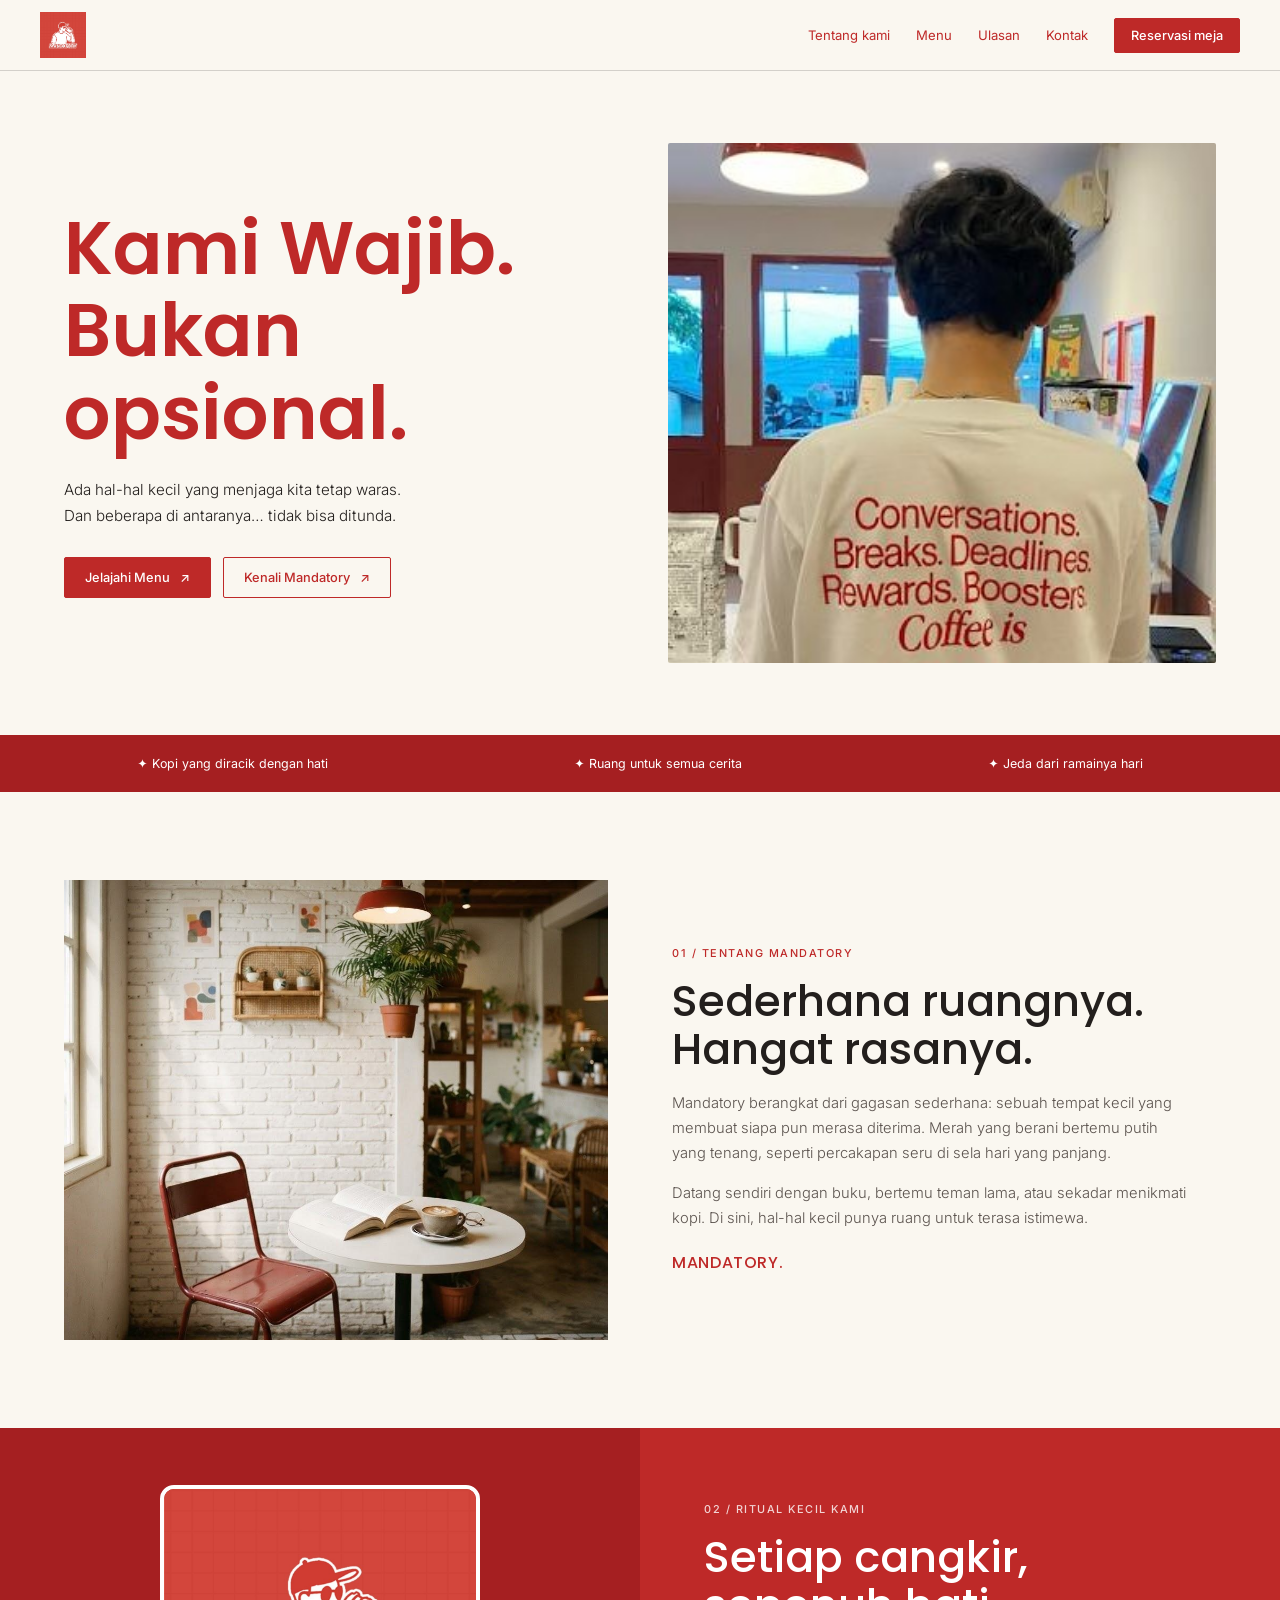
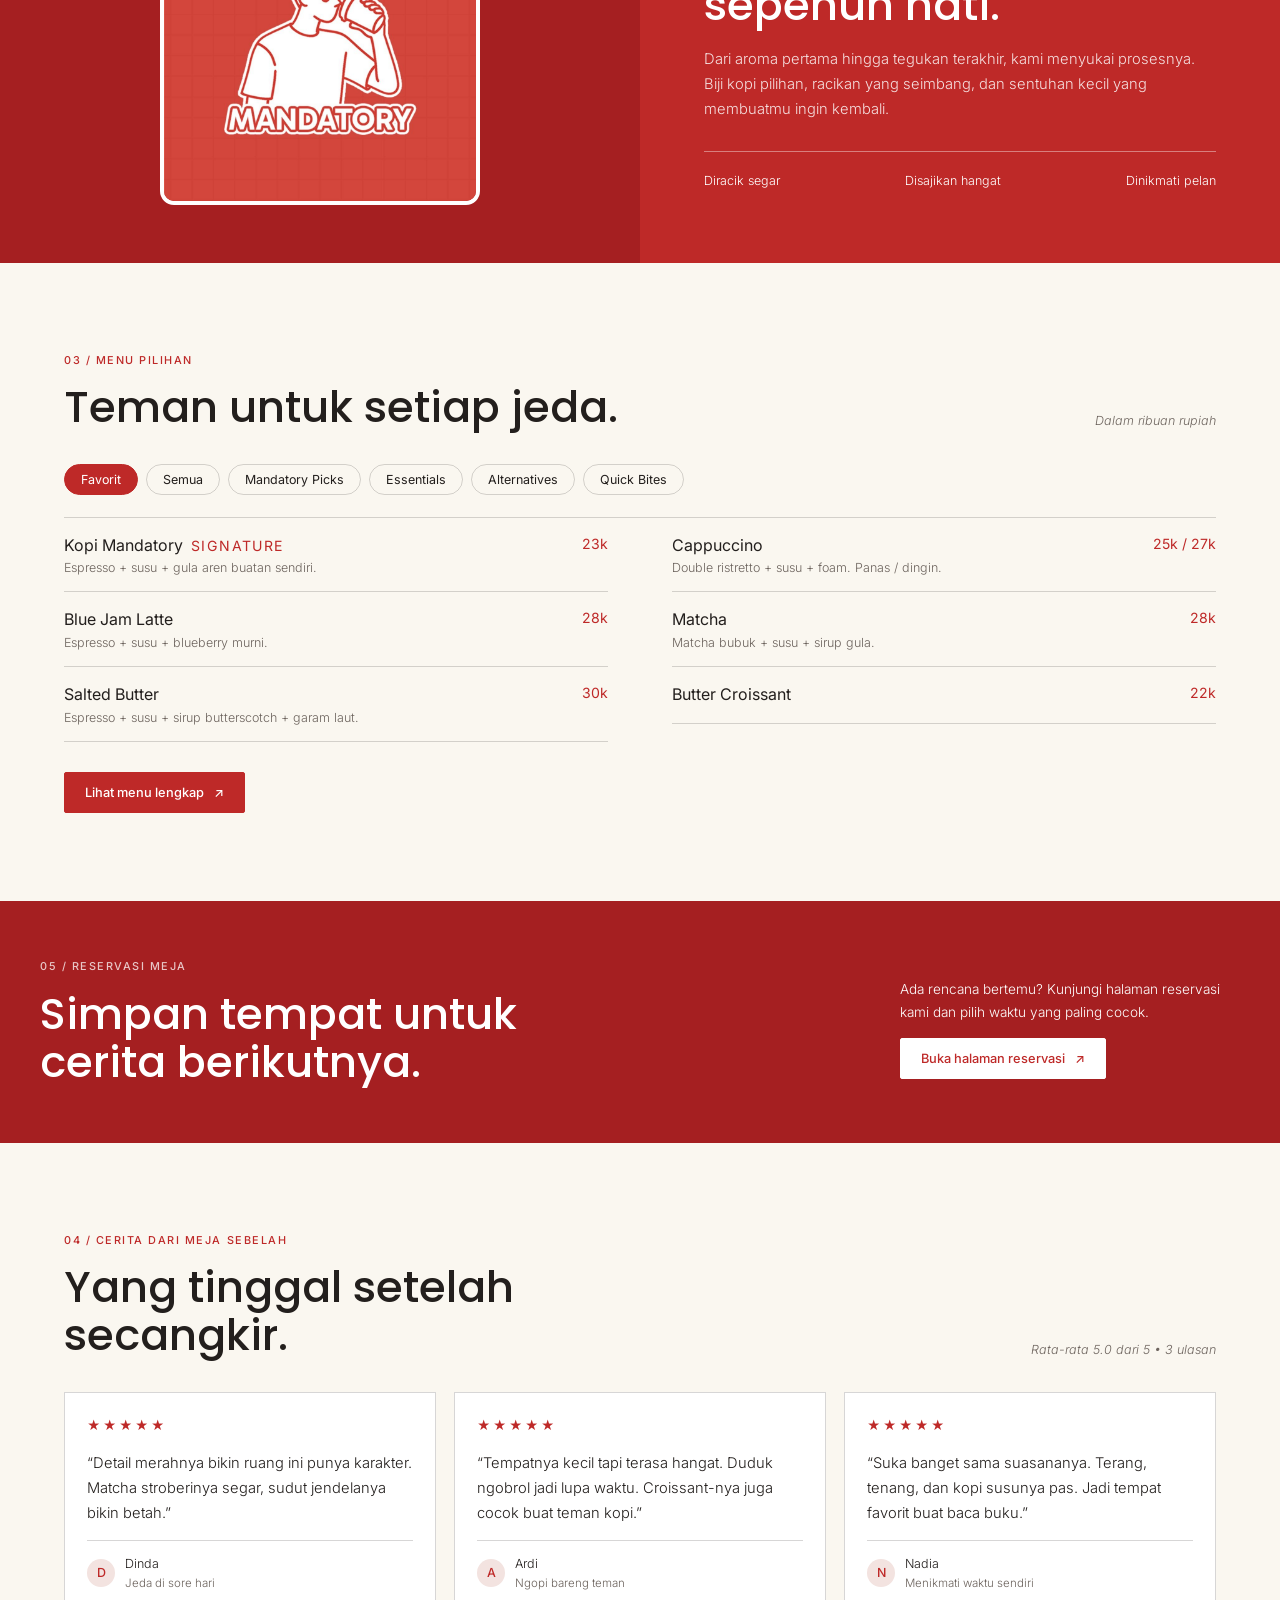
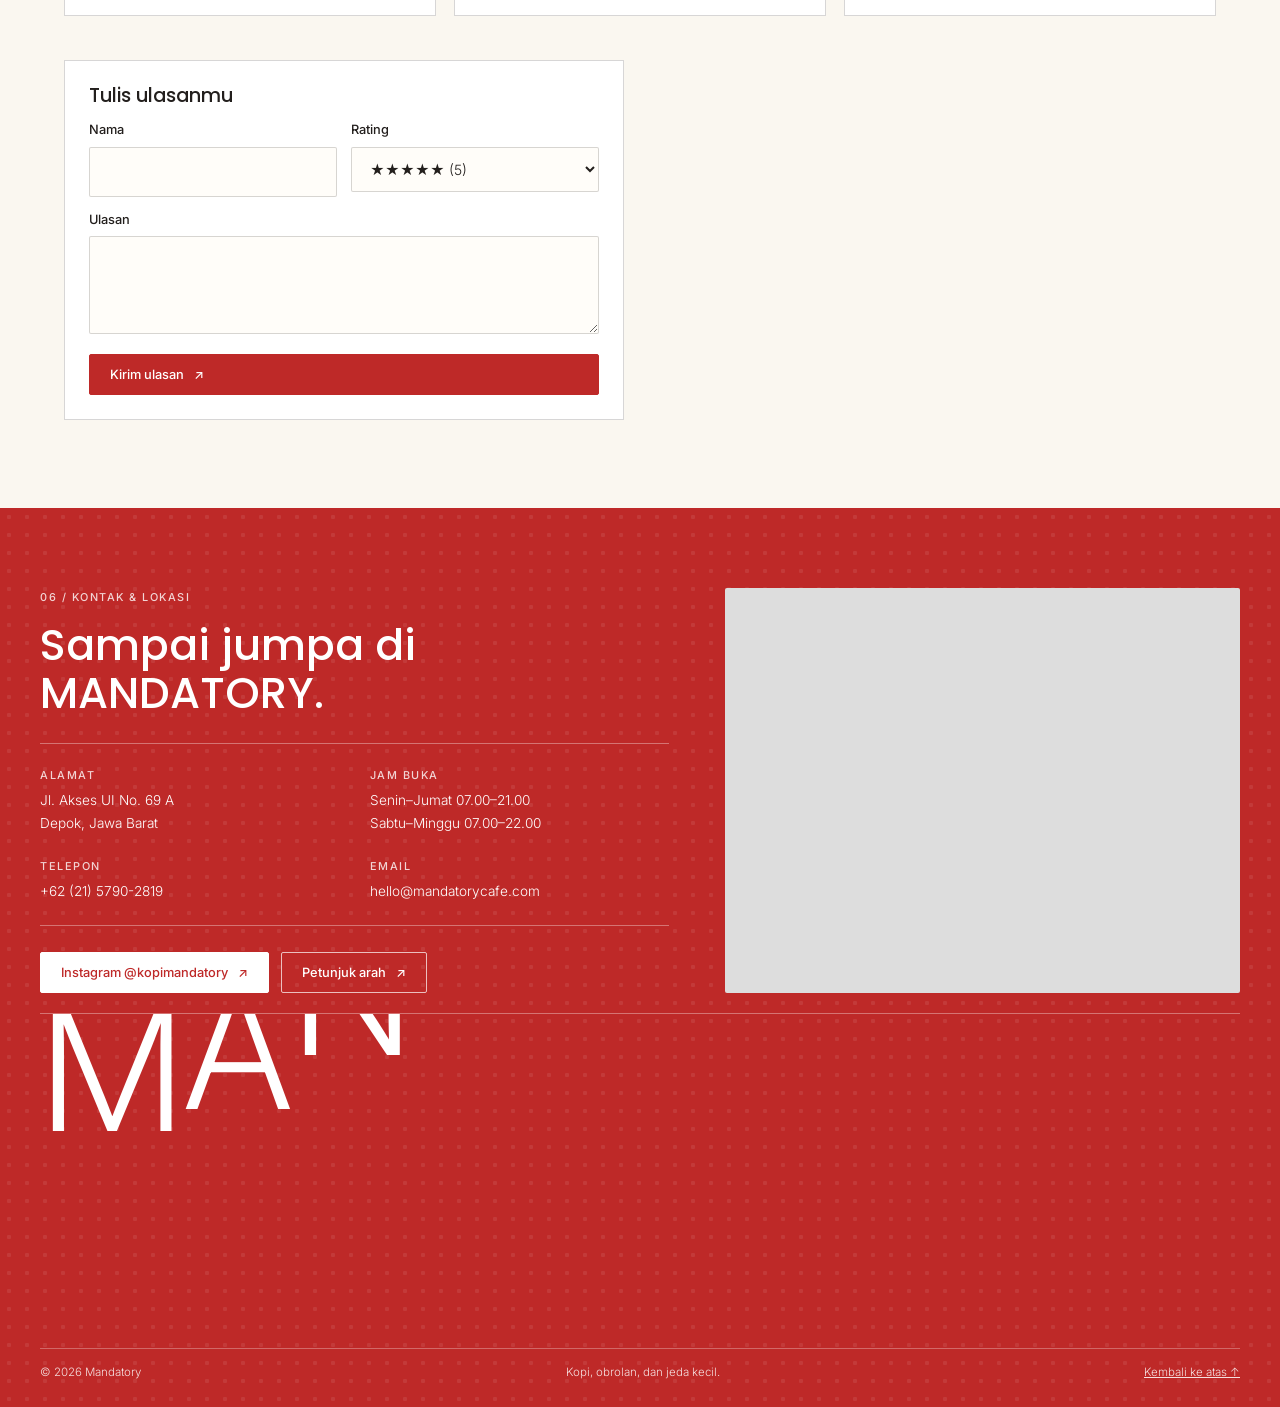
==== index.html @ f6fccf92 "Website Mandatory Coffee" ====
<!DOCTYPE html>
<html lang="id">
<head>
<meta charset="UTF-8">
<meta name="viewport" content="width=device-width, initial-scale=1, viewport-fit=cover">
<meta name="description" content="Mandatory Coffee di Depok. Kopi, obrolan, dan jeda kecil. Reservasi meja online.">
<title>Mandatory Coffee | Kami Wajib. Bukan opsional.</title>
<link rel="icon" href="assets/logo.jpg">
<link href="https://fonts.googleapis.com/css2?family=Bangers&family=Inter:wght@300;400;500&family=Poppins:wght@500;600&display=swap" rel="stylesheet">
<link rel="stylesheet" href="css/style.css">
</head>
<body>
<header class="top">
  <a href="index.html" class="logo"><img src="assets/logo.jpg" alt="Mandatory Coffee"></a>
  <nav><a href="#tentang">Tentang kami</a><a href="#menu">Menu</a><a href="#ulasan">Ulasan</a><a href="#kontak">Kontak</a><a class="btn sm" href="reservasi.html">Reservasi meja</a></nav>
</header>

<section id="home" class="hero">
  <div>
    <h1>Kami Wajib.<br>Bukan<br>opsional.</h1>
    <p>Ada hal-hal kecil yang menjaga kita tetap waras.<br>Dan beberapa di antaranya… tidak bisa ditunda.</p>
    <div class="row"><a class="btn" href="#menu">Jelajahi Menu <i>↗</i></a><a class="btn ghost" href="#tentang">Kenali Mandatory <i>↗</i></a></div>
  </div>
  <img src="assets/hero.jpg" alt="Barista memakai kaus bertuliskan Mandatory di dalam kafe">
</section>

<div class="strip"><span>✦ Kopi yang diracik dengan hati</span><span>✦ Ruang untuk semua cerita</span><span>✦ Jeda dari ramainya hari</span></div>

<section id="tentang" class="split pad">
  <img src="assets/interior.jpg" alt="Sudut kafe dengan kursi merah dan secangkir kopi">
  <div class="txt">
    <small>01 / Tentang Mandatory</small>
    <h2>Sederhana ruangnya.<br>Hangat rasanya.</h2>
    <p>Mandatory berangkat dari gagasan sederhana: sebuah tempat kecil yang membuat siapa pun merasa diterima. Merah yang berani bertemu putih yang tenang, seperti percakapan seru di sela hari yang panjang.</p>
    <p>Datang sendiri dengan buku, bertemu teman lama, atau sekadar menikmati kopi. Di sini, hal-hal kecil punya ruang untuk terasa istimewa.</p>
    <b class="mark">MANDATORY.</b>
  </div>
</section>

<section class="split red">
  <div class="logo-panel"><img src="assets/logo.jpg" alt=""></div>
  <div class="txt">
    <small>02 / Ritual kecil kami</small>
    <h2>Setiap cangkir,<br>sepenuh hati.</h2>
    <p>Dari aroma pertama hingga tegukan terakhir, kami menyukai prosesnya. Biji kopi pilihan, racikan yang seimbang, dan sentuhan kecil yang membuatmu ingin kembali.</p>
    <div class="trio"><span>Diracik segar</span><span>Disajikan hangat</span><span>Dinikmati pelan</span></div>
  </div>
</section>

<section id="menu" class="pad menu">
  <small>03 / Menu pilihan</small>
  <div class="head"><h2>Teman untuk setiap jeda.</h2><em>Dalam ribuan rupiah</em></div>
  <div class="tabs" id="tabs" role="tablist"></div>
  <div class="cols" id="menuGrid"></div>
  <a class="btn" href="#menu" id="more">Lihat menu lengkap <i>↗</i></a>
</section>

<section class="cta">
  <div><small>05 / Reservasi meja</small><h2>Simpan tempat untuk<br>cerita berikutnya.</h2></div>
  <div class="r"><p>Ada rencana bertemu? Kunjungi halaman reservasi kami dan pilih waktu yang paling cocok.</p><a class="btn light" href="reservasi.html">Buka halaman reservasi <i>↗</i></a></div>
</section>

<section id="ulasan" class="pad">
  <small>04 / Cerita dari meja sebelah</small>
  <div class="head"><h2>Yang tinggal setelah<br>secangkir.</h2><em id="avg"></em></div>
  <div class="cards" id="list"></div>
  <form id="revForm" class="rform">
    <h3>Tulis ulasanmu</h3>
    <div class="two"><div><label for="vn">Nama</label><input id="vn" required maxlength="40"></div>
    <div><label for="vs">Rating</label><select id="vs"><option value="5">★★★★★ (5)</option><option value="4">★★★★☆ (4)</option><option value="3">★★★☆☆ (3)</option><option value="2">★★☆☆☆ (2)</option><option value="1">★☆☆☆☆ (1)</option></select></div></div>
    <div><label for="vt">Ulasan</label><textarea id="vt" rows="3" required maxlength="300"></textarea></div>
    <button class="btn" type="submit">Kirim ulasan <i>↗</i></button>
  </form>
</section>

<footer id="kontak">
  <div class="fgrid">
    <div>
      <small>06 / Kontak &amp; lokasi</small>
      <h2>Sampai jumpa di<br>MANDATORY.</h2>
      <div class="info">
        <div><small>Alamat</small>Jl. Akses UI No. 69 A<br>Depok, Jawa Barat</div>
        <div><small>Jam buka</small>Senin–Jumat 07.00–21.00<br>Sabtu–Minggu 07.00–22.00</div>
        <div><small>Telepon</small>+62 (21) 5790-2819</div>
        <div><small>Email</small>hello@mandatorycafe.com</div>
      </div>
      <div class="row"><a class="btn light" href="https://instagram.com/kopimandatory" target="_blank" rel="noopener">Instagram @kopimandatory <i>↗</i></a><a class="btn ghost-l" href="https://maps.google.com/?q=Jl.+Akses+UI+No.+69+A+Depok" target="_blank" rel="noopener">Petunjuk arah <i>↗</i></a></div>
    </div>
    <iframe title="Peta lokasi Mandatory" loading="lazy" src="https://www.openstreetmap.org/export/embed.html?bbox=106.80%2C-6.38%2C106.84%2C-6.34&amp;layer=mapnik"></iframe>
  </div>
  <div id="gravity" class="g-foot" role="img" aria-label="Mandatory" title="Klik untuk menjatuhkan lagi"></div>
  <div class="legal"><span>© 2026 Mandatory</span><span>Kopi, obrolan, dan jeda kecil.</span><a href="#home">Kembali ke atas ↑</a></div>
</footer>
<script src="js/main.js"></script>
</body>
</html>
---- css/style.css ----
:root{--red:#be2928;--red-d:#a51f21;--cream:#faf7f0;--ink:#231f1d;--line:rgba(35,31,29,.18);box-sizing:border-box;color-scheme:light}
*{box-sizing:border-box}
html{scroll-behavior:smooth;scroll-padding-top:70px}
body{margin:0;font-family:Inter,system-ui,sans-serif;font-weight:300;color:var(--ink);background:var(--cream);line-height:1.7}
h1,h2,h3{font-family:Poppins,sans-serif;font-weight:500;line-height:1.12;margin:0}
h1{font-size:clamp(2.6rem,6.4vw,4.6rem);color:var(--red);font-weight:600}
h2{font-size:clamp(1.9rem,3.8vw,2.7rem)}
small{display:block;font-size:.68rem;letter-spacing:.14em;text-transform:uppercase;color:var(--red);font-weight:500;margin-bottom:14px}
a{color:inherit}
.dots{background-image:radial-gradient(rgba(255,255,255,.09) 2px,transparent 2.4px);background-size:18px 18px}
.top{position:sticky;top:0;z-index:20;display:flex;justify-content:space-between;align-items:center;padding:12px max(24px,calc((100% - 1200px)/2));background:var(--cream);border-bottom:1px solid var(--line)}
.logo img{height:46px;width:auto;display:block}
.top nav{display:flex;align-items:center;gap:26px;font-size:.82rem;font-weight:400}
.top nav a:not(.btn){text-decoration:none;color:var(--red)}
.top nav a:not(.btn):hover{text-decoration:underline;text-underline-offset:6px}
.red-top{background:var(--red);border-bottom-color:rgba(255,255,255,.35)}
.red-top nav a:not(.btn){color:#fff}
.btn{display:inline-flex;align-items:center;gap:10px;font:500 .8rem Inter,sans-serif;background:var(--red);color:#fff;border:1px solid var(--red);padding:12px 20px;cursor:pointer;text-decoration:none;border-radius:2px}
.btn i{font-style:normal}
.btn:hover{background:var(--red-d)}
.btn.sm{padding:9px 16px}
.btn.ghost{background:transparent;color:var(--red)}.btn.ghost:hover{background:#fff}
.btn.light{background:#fff;color:var(--red);border-color:#fff}
.btn.ghost-l{background:transparent;color:#fff;border-color:rgba(255,255,255,.7)}.btn.ghost-l:hover{background:rgba(255,255,255,.14)}
.btn.wide{width:100%;justify-content:space-between;padding:15px 20px}
a:focus-visible,button:focus-visible,input:focus-visible,select:focus-visible,textarea:focus-visible{outline:3px solid var(--ink);outline-offset:2px}
.row{display:flex;gap:12px;flex-wrap:wrap}
.hero{max-width:1200px;margin:0 auto;padding:72px 24px;display:grid;grid-template-columns:1fr 1fr;gap:56px;align-items:center}
.hero p{margin:22px 0 28px;max-width:420px;font-size:.95rem}
.hero img{width:100%;height:min(520px,70vh);object-fit:cover;border-radius:2px}
.strip{background:var(--red-d);color:#fff;display:flex;justify-content:space-around;gap:20px;padding:18px 24px;font-size:.78rem;font-weight:400;flex-wrap:wrap}
.pad{max-width:1200px;margin:0 auto;padding:88px 24px}
.split{display:grid;grid-template-columns:1fr 1fr;align-items:stretch}
.split.pad{gap:64px;align-items:center}
.split img{width:100%;height:100%;min-height:340px;max-height:460px;object-fit:cover}
.txt{max-width:520px}.txt h2{margin-bottom:18px}.txt p{font-size:.92rem;color:#5b534e}
.mark{display:block;color:var(--red);font-family:Poppins,sans-serif;font-weight:500;margin-top:18px;letter-spacing:.04em}
.split.red{background:var(--red);color:#fff;padding:0}
.split.red .txt{padding:72px 64px;max-width:none;align-self:center}
.split.red .txt p{color:rgba(255,255,255,.85)}
.split.red small{color:rgba(255,255,255,.8)}
.logo-panel{background:var(--red-d);display:grid;place-items:center;min-height:380px}
.logo-panel img{width:min(70%,320px);height:auto;min-height:0;max-height:none;border-radius:14px;border:4px solid #fff;object-fit:cover}
.trio{display:flex;justify-content:space-between;gap:12px;margin-top:28px;padding-top:18px;border-top:1px solid rgba(255,255,255,.4);font-size:.78rem;flex-wrap:wrap}
.head{display:flex;justify-content:space-between;align-items:end;gap:20px;flex-wrap:wrap;margin-bottom:32px}
.head em{font-size:.78rem;color:#6d645e}
.tabs{display:flex;gap:8px;flex-wrap:wrap;margin-bottom:22px}
.tabs button{font:400 .78rem Inter,sans-serif;padding:7px 16px;border:1px solid var(--line);border-radius:999px;background:transparent;color:var(--ink);cursor:pointer}
.tabs button[aria-selected="true"]{background:var(--red);border-color:var(--red);color:#fff}
.cols{columns:2;column-gap:64px;border-top:1px solid var(--line);margin-bottom:30px}
.mi{break-inside:avoid;padding:14px 0;border-bottom:1px solid var(--line)}
.mh{display:flex;justify-content:space-between;gap:12px;font-weight:400}
.mh b{font-weight:400}.mh span{color:var(--red);font-size:.88rem;white-space:nowrap}
.mi p{margin:0;font-size:.78rem;color:#6d645e;line-height:1.5}
.tag{font-size:.6rem;color:var(--red);letter-spacing:.1em;margin-left:8px;text-transform:uppercase}
.cta{background:var(--red-d);color:#fff;display:flex;justify-content:space-between;align-items:center;gap:30px;flex-wrap:wrap;padding:56px max(24px,calc((100% - 1200px)/2))}
.cta small{color:rgba(255,255,255,.75)}
.cta .r{max-width:340px;font-size:.85rem}
.cards{display:grid;grid-template-columns:repeat(auto-fill,minmax(280px,1fr));gap:18px}
.card{background:#fff;border:1px solid var(--line);padding:22px;display:flex;flex-direction:column;gap:14px;font-size:.92rem}
.stars{color:var(--red);letter-spacing:3px;font-size:.8rem}
.who{margin-top:auto;border-top:1px solid var(--line);padding-top:12px;font-size:.78rem;display:flex;gap:10px;align-items:center}
.av{width:28px;height:28px;border-radius:50%;background:#f3e3e0;color:var(--red);display:grid;place-items:center;font-weight:500}
.who span{display:block;color:#6d645e;font-size:.72rem}
.rform{max-width:560px;margin-top:44px;background:#fff;border:1px solid var(--line);padding:24px;display:grid;gap:12px}
.rform h3{font-size:1.2rem}
.two{display:grid;grid-template-columns:1fr 1fr;gap:14px}
label{display:block;font-size:.8rem;font-weight:500;margin-bottom:6px}
.mut{font-weight:300;color:#7a716b}
input,select,textarea{width:100%;font:inherit;font-size:.88rem;padding:12px 14px;border:1px solid var(--line);background:#fffdf9;color:var(--ink);border-radius:2px}
footer#kontak{background:var(--red);color:#fff;padding:80px max(24px,calc((100% - 1200px)/2)) 24px;background-image:radial-gradient(rgba(255,255,255,.08) 2px,transparent 2.4px);background-size:18px 18px;overflow:hidden}
.fgrid{display:grid;grid-template-columns:1.1fr .9fr;gap:56px;align-items:start}
footer small{color:rgba(255,255,255,.8)}
footer h2{margin-bottom:22px}
.info{display:grid;grid-template-columns:1fr 1fr;gap:22px 30px;font-size:.85rem;margin:26px 0;padding:22px 0;border-block:1px solid rgba(255,255,255,.35)}
.info small{margin-bottom:4px}
iframe{width:100%;height:100%;min-height:300px;border:0;border-radius:2px;background:#ddd}
#gravity{overflow:hidden;padding-top:150px;margin:20px 0 0;cursor:pointer;border-top:1px solid rgba(255,255,255,.35);padding-bottom:6px}
.row.r2{}
#gravity .rw{display:flex;gap:0;line-height:1.05}
.l{display:inline-block;font-family:Inter,sans-serif;font-weight:300;font-size:min(13.4vw,170px);color:#fff}
.legal{display:flex;justify-content:space-between;gap:16px;flex-wrap:wrap;font-size:.72rem;opacity:.85;padding-top:14px;border-top:1px solid rgba(255,255,255,.35)}
.rpage{background:var(--red);color:#fff;min-height:100vh;display:flex;flex-direction:column}
.rwrap{flex:1;max-width:1200px;width:100%;margin:0 auto;padding:56px 24px;display:grid;grid-template-columns:1fr 1fr;gap:64px;align-items:start}
.rpage small{color:rgba(255,255,255,.85)}
.rleft h1{color:#fff;font-weight:300;font-family:Inter,sans-serif;margin:8px 0 26px}
.rleft img{width:100%;aspect-ratio:2/1;object-fit:cover;margin:26px 0 18px}
.rleft hr{border:0;border-top:1px solid rgba(255,255,255,.4)}
.rleft p{font-size:.95rem;color:rgba(255,255,255,.9);max-width:400px}
.rcard{background:var(--cream);color:var(--ink);padding:34px;display:grid;gap:16px}
.rh{display:flex;justify-content:space-between;align-items:baseline;gap:12px}
.rh h2{font-family:Inter,sans-serif;font-weight:300;font-size:1.7rem}
.redt{color:var(--red)!important;margin:0}
.sm-p{margin:0;font-size:.8rem;color:#6d645e;padding-bottom:16px;border-bottom:1px solid var(--line)}
.notice{background:#f0e9e0;padding:16px 18px;font-size:.78rem;color:#5b534e}
.notice b{color:var(--ink);font-weight:500}
.rfoot{background:var(--red-d);color:#fff;display:flex;align-items:center;gap:20px;justify-content:space-between;flex-wrap:wrap;padding:20px max(24px,calc((100% - 1200px)/2));font-size:.75rem}
.rfoot b{font-weight:400;letter-spacing:.06em;font-size:1rem;margin-right:auto}
@media (max-width:860px){
  .top nav a:not(.btn){display:none}.top nav{gap:10px}
  .hero,.split,.fgrid,.rwrap{grid-template-columns:1fr}
  .hero{padding-top:40px}.hero img{height:360px;order:-1}
  .split.red .txt{padding:48px 24px}.split.pad{gap:32px}
  .cols{columns:1}.two{grid-template-columns:1fr}
  .info{grid-template-columns:1fr 1fr}
  .pad{padding:64px 24px}
}
@media (prefers-reduced-motion:reduce){html{scroll-behavior:auto}}
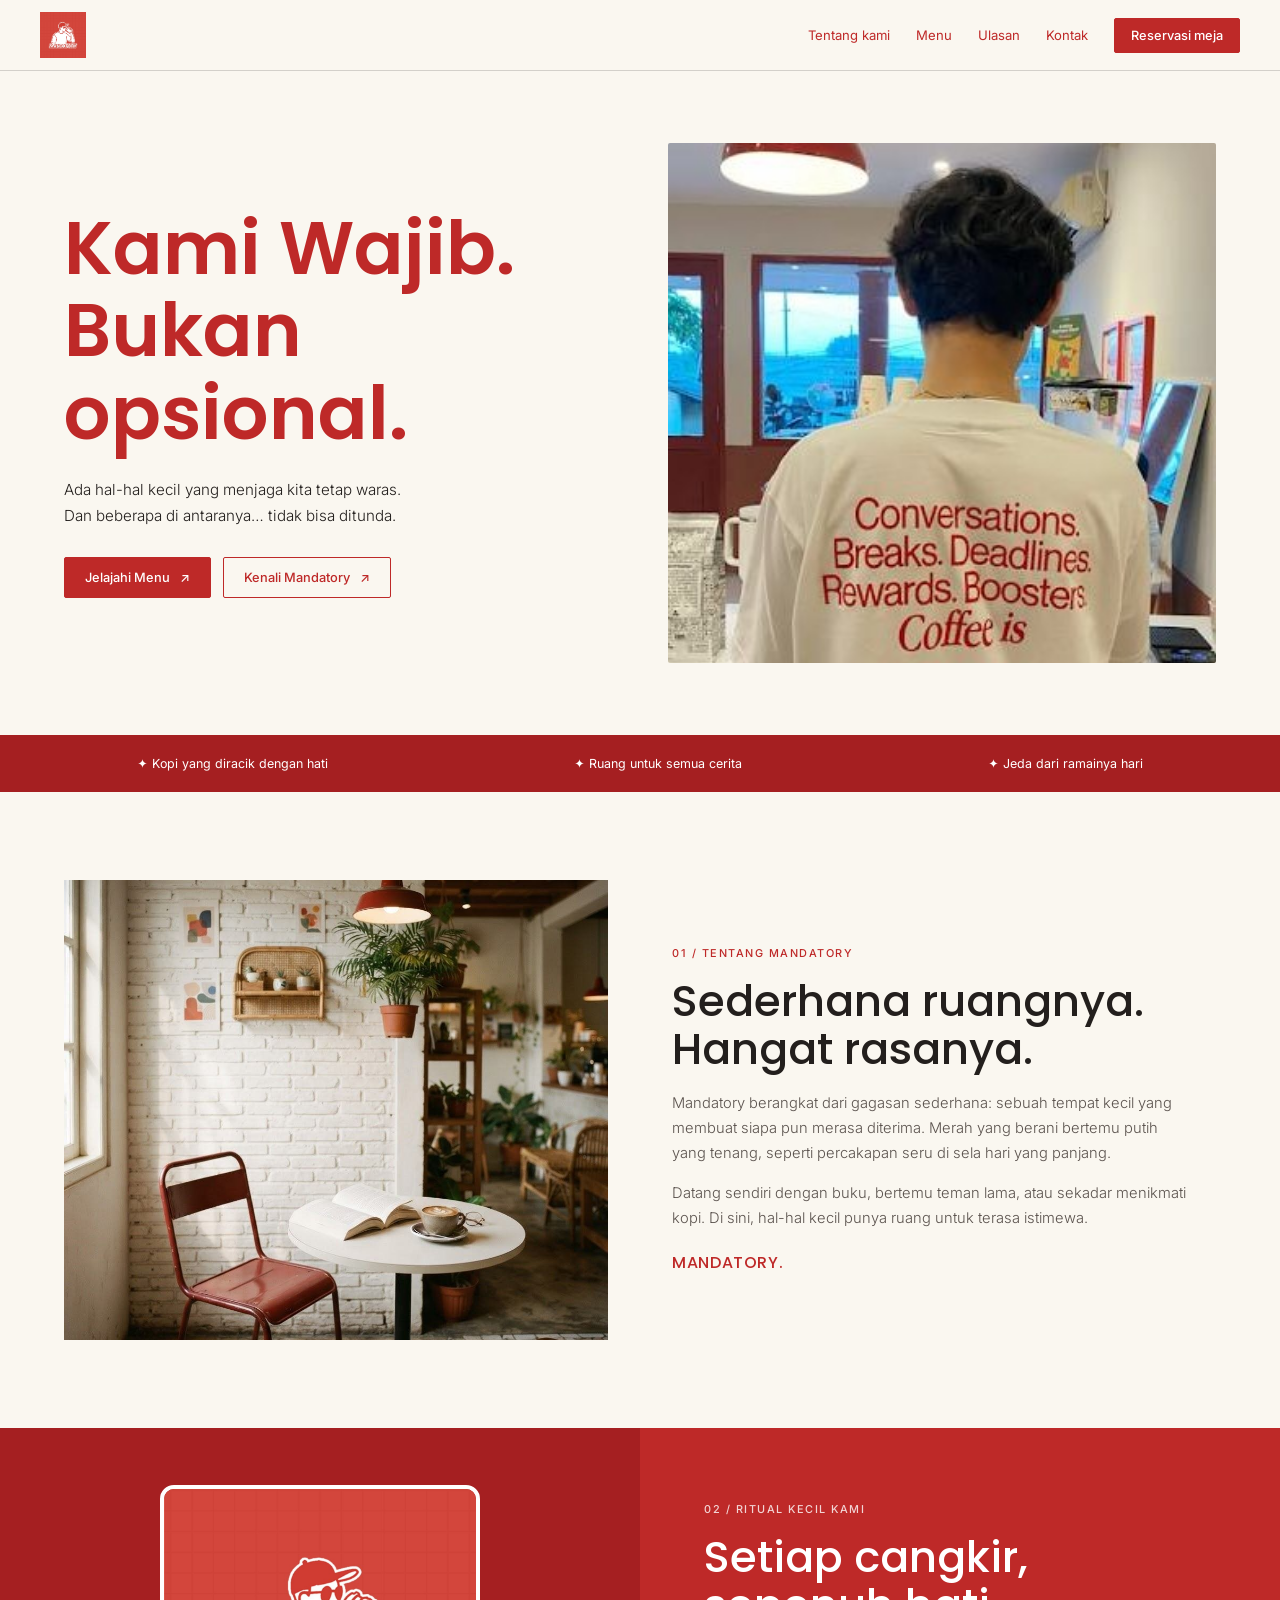
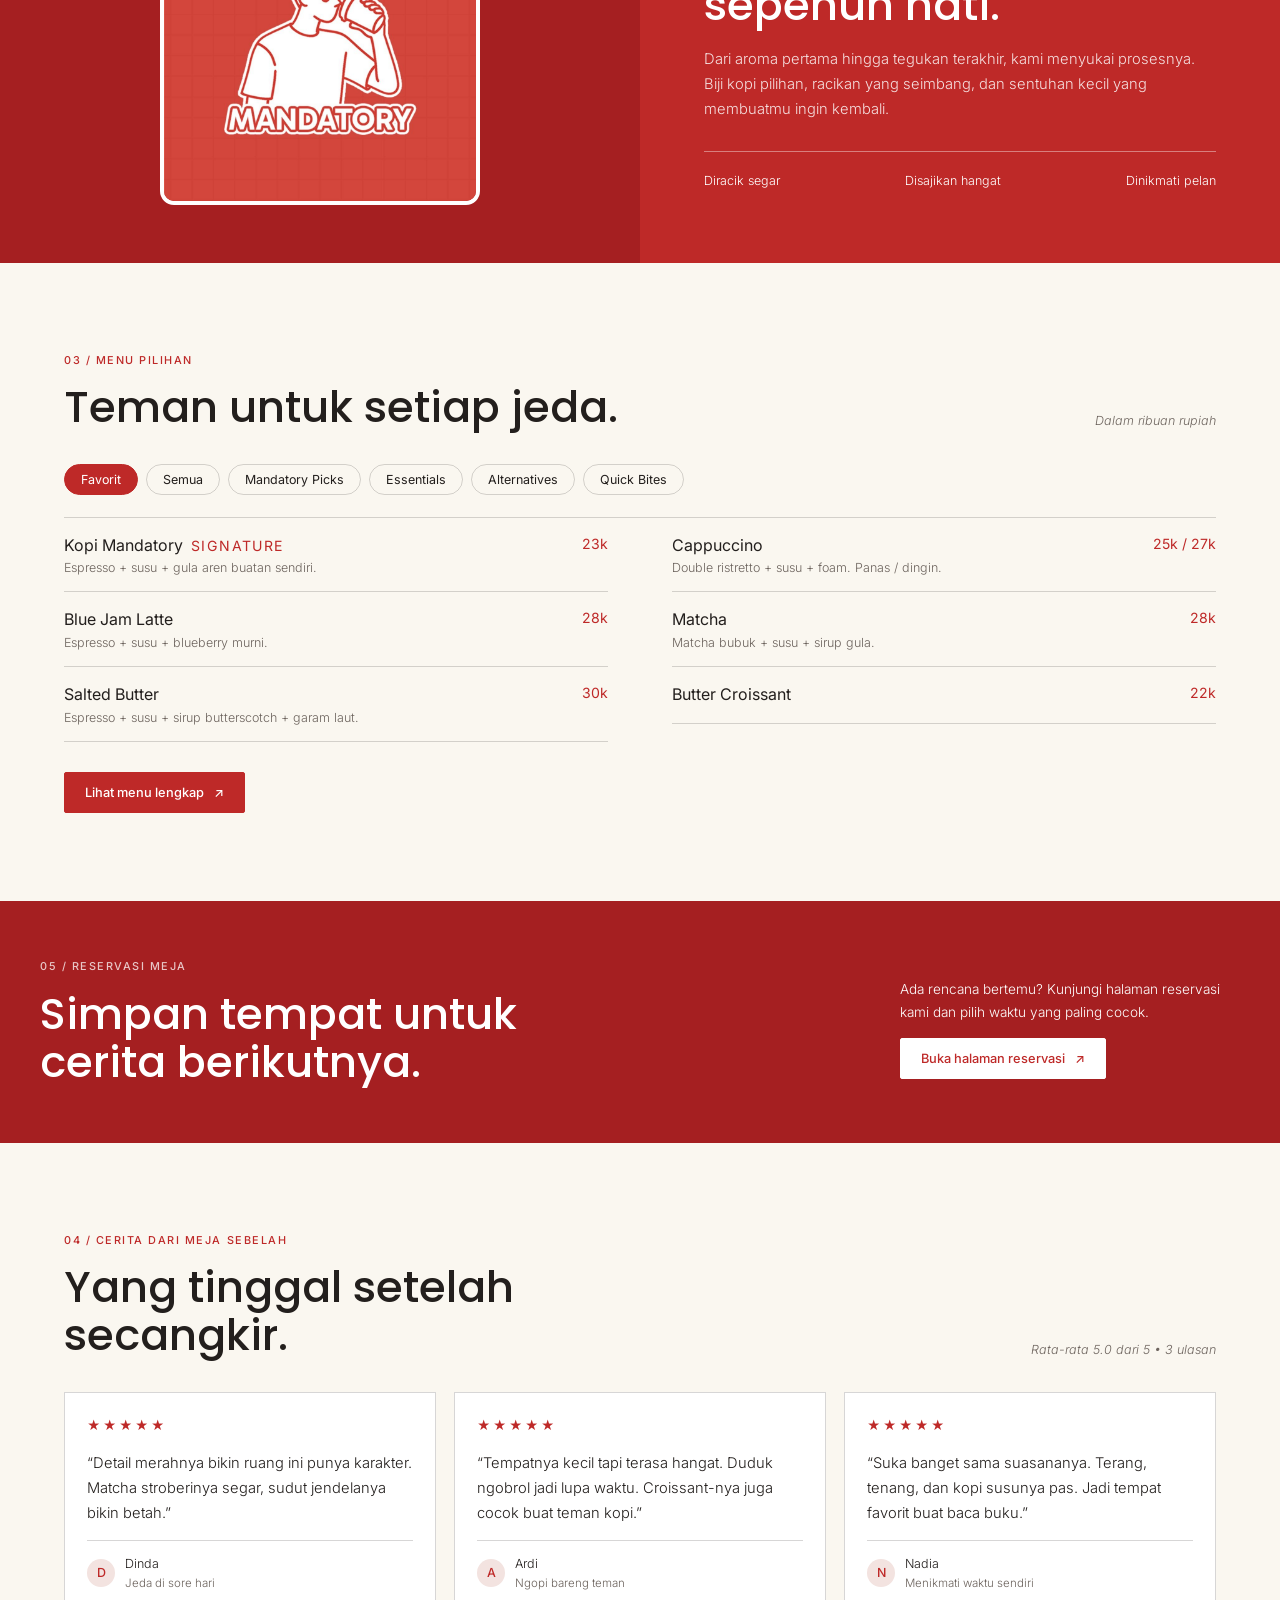
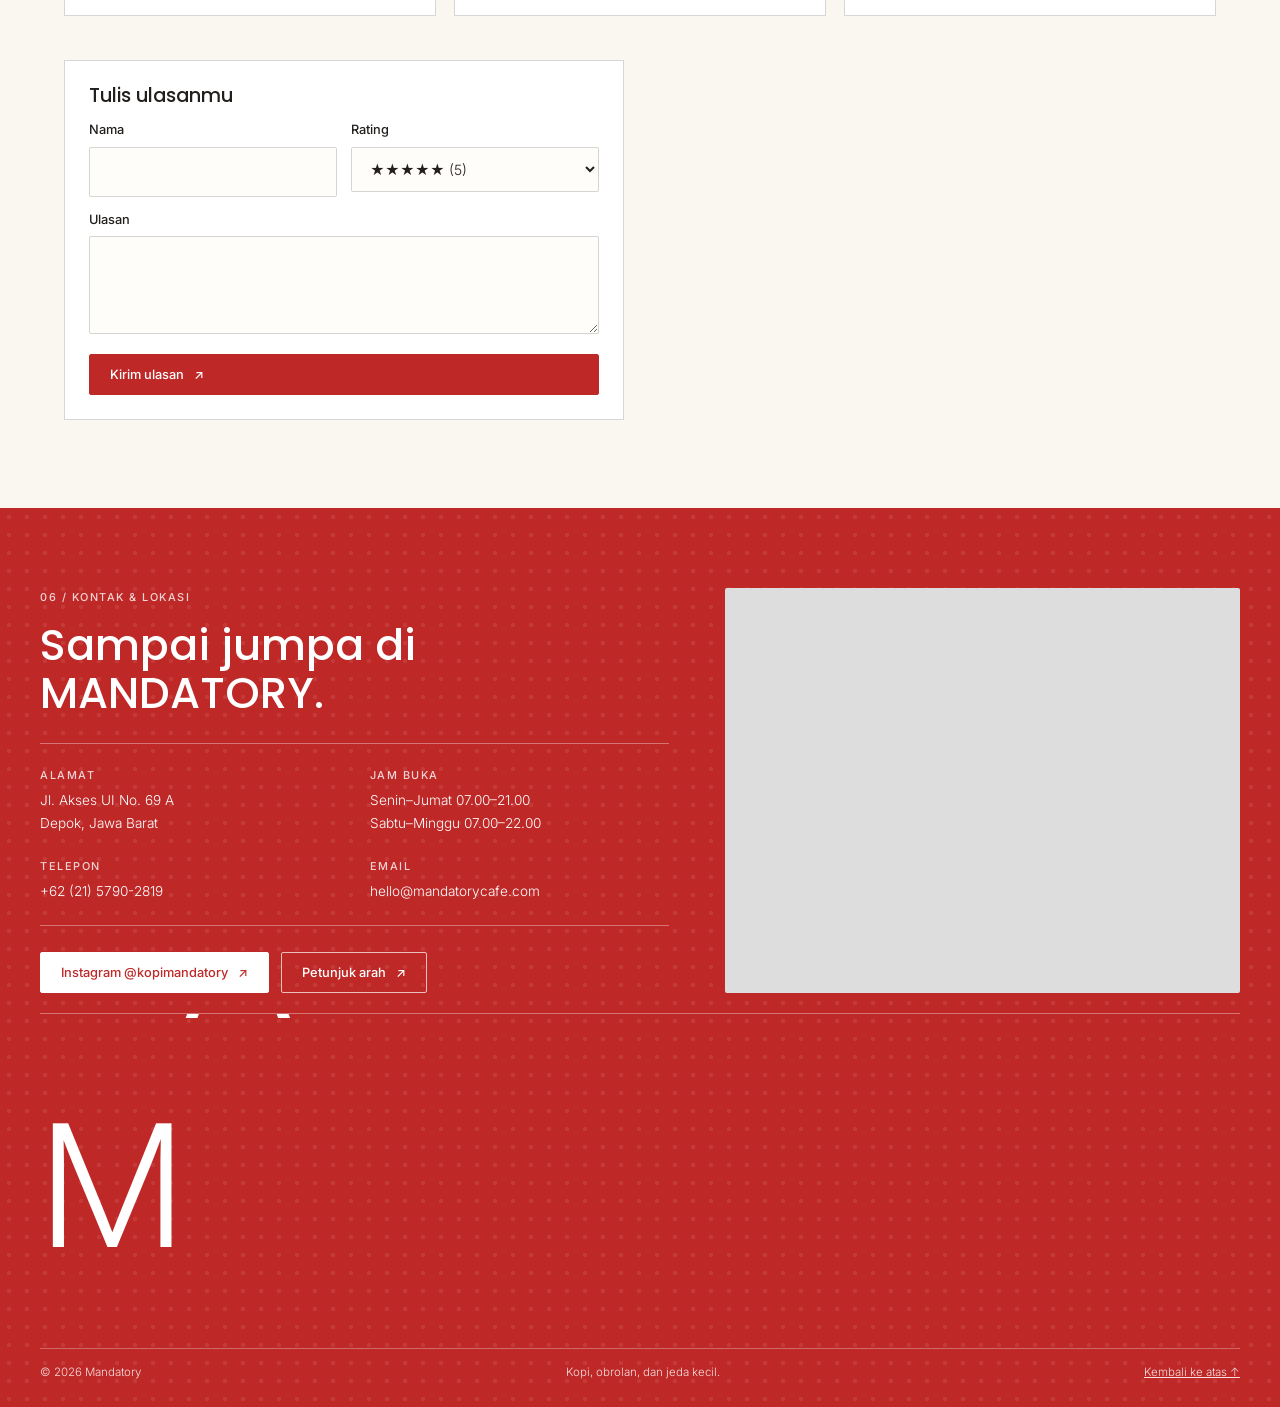
==== commit c8335bd6: "Tambah menu hamburger untuk HP" ====
--- a/index.html
+++ b/index.html
@@ -1,96 +1,130 @@
 <!DOCTYPE html>
 <html lang="id">
+
 <head>
-<meta charset="UTF-8">
-<meta name="viewport" content="width=device-width, initial-scale=1, viewport-fit=cover">
-<meta name="description" content="Mandatory Coffee di Depok. Kopi, obrolan, dan jeda kecil. Reservasi meja online.">
-<title>Mandatory Coffee | Kami Wajib. Bukan opsional.</title>
-<link rel="icon" href="assets/logo.jpg">
-<link href="https://fonts.googleapis.com/css2?family=Bangers&family=Inter:wght@300;400;500&family=Poppins:wght@500;600&display=swap" rel="stylesheet">
-<link rel="stylesheet" href="css/style.css">
+  <meta charset="UTF-8">
+  <meta name="viewport" content="width=device-width, initial-scale=1, viewport-fit=cover">
+  <meta name="description" content="Mandatory Coffee di Depok. Kopi, obrolan, dan jeda kecil. Reservasi meja online.">
+  <title>Mandatory Coffee | Kami Wajib. Bukan opsional.</title>
+  <link rel="icon" href="assets/logo.jpg">
+  <link
+    href="https://fonts.googleapis.com/css2?family=Bangers&family=Inter:wght@300;400;500&family=Poppins:wght@500;600&display=swap"
+    rel="stylesheet">
+  <link rel="stylesheet" href="css/style.css">
 </head>
+
 <body>
-<header class="top">
-  <a href="index.html" class="logo"><img src="assets/logo.jpg" alt="Mandatory Coffee"></a>
-  <nav><a href="#tentang">Tentang kami</a><a href="#menu">Menu</a><a href="#ulasan">Ulasan</a><a href="#kontak">Kontak</a><a class="btn sm" href="reservasi.html">Reservasi meja</a></nav>
-</header>
+  <header class="top">
+    <a href="index.html" class="logo"><img src="assets/logo.jpg" alt="Mandatory Coffee"></a>
+    <button class="burger" aria-label="Buka menu" aria-expanded="false"><span></span><span></span><span></span></button>
+    <nav><a href="#tentang">Tentang kami</a><a href="#menu">Menu</a><a href="#ulasan">Ulasan</a><a
+        href="#kontak">Kontak</a><a class="btn sm" href="reservasi.html">Reservasi meja</a></nav>
+  </header>
 
-<section id="home" class="hero">
-  <div>
-    <h1>Kami Wajib.<br>Bukan<br>opsional.</h1>
-    <p>Ada hal-hal kecil yang menjaga kita tetap waras.<br>Dan beberapa di antaranya… tidak bisa ditunda.</p>
-    <div class="row"><a class="btn" href="#menu">Jelajahi Menu <i>↗</i></a><a class="btn ghost" href="#tentang">Kenali Mandatory <i>↗</i></a></div>
-  </div>
-  <img src="assets/hero.jpg" alt="Barista memakai kaus bertuliskan Mandatory di dalam kafe">
-</section>
+  <section id="home" class="hero">
+    <div>
+      <h1>Kami Wajib.<br>Bukan<br>opsional.</h1>
+      <p>Ada hal-hal kecil yang menjaga kita tetap waras.<br>Dan beberapa di antaranya… tidak bisa ditunda.</p>
+      <div class="row"><a class="btn" href="#menu">Jelajahi Menu <i>↗</i></a><a class="btn ghost" href="#tentang">Kenali
+          Mandatory <i>↗</i></a></div>
+    </div>
+    <img src="assets/hero.jpg" alt="Barista memakai kaus bertuliskan Mandatory di dalam kafe">
+  </section>
 
-<div class="strip"><span>✦ Kopi yang diracik dengan hati</span><span>✦ Ruang untuk semua cerita</span><span>✦ Jeda dari ramainya hari</span></div>
+  <div class="strip"><span>✦ Kopi yang diracik dengan hati</span><span>✦ Ruang untuk semua cerita</span><span>✦ Jeda
+      dari ramainya hari</span></div>
 
-<section id="tentang" class="split pad">
-  <img src="assets/interior.jpg" alt="Sudut kafe dengan kursi merah dan secangkir kopi">
-  <div class="txt">
-    <small>01 / Tentang Mandatory</small>
-    <h2>Sederhana ruangnya.<br>Hangat rasanya.</h2>
-    <p>Mandatory berangkat dari gagasan sederhana: sebuah tempat kecil yang membuat siapa pun merasa diterima. Merah yang berani bertemu putih yang tenang, seperti percakapan seru di sela hari yang panjang.</p>
-    <p>Datang sendiri dengan buku, bertemu teman lama, atau sekadar menikmati kopi. Di sini, hal-hal kecil punya ruang untuk terasa istimewa.</p>
-    <b class="mark">MANDATORY.</b>
-  </div>
-</section>
+  <section id="tentang" class="split pad">
+    <img src="assets/interior.jpg" alt="Sudut kafe dengan kursi merah dan secangkir kopi">
+    <div class="txt">
+      <small>01 / Tentang Mandatory</small>
+      <h2>Sederhana ruangnya.<br>Hangat rasanya.</h2>
+      <p>Mandatory berangkat dari gagasan sederhana: sebuah tempat kecil yang membuat siapa pun merasa diterima. Merah
+        yang berani bertemu putih yang tenang, seperti percakapan seru di sela hari yang panjang.</p>
+      <p>Datang sendiri dengan buku, bertemu teman lama, atau sekadar menikmati kopi. Di sini, hal-hal kecil punya ruang
+        untuk terasa istimewa.</p>
+      <b class="mark">MANDATORY.</b>
+    </div>
+  </section>
 
-<section class="split red">
-  <div class="logo-panel"><img src="assets/logo.jpg" alt=""></div>
-  <div class="txt">
-    <small>02 / Ritual kecil kami</small>
-    <h2>Setiap cangkir,<br>sepenuh hati.</h2>
-    <p>Dari aroma pertama hingga tegukan terakhir, kami menyukai prosesnya. Biji kopi pilihan, racikan yang seimbang, dan sentuhan kecil yang membuatmu ingin kembali.</p>
-    <div class="trio"><span>Diracik segar</span><span>Disajikan hangat</span><span>Dinikmati pelan</span></div>
-  </div>
-</section>
+  <section class="split red">
+    <div class="logo-panel"><img src="assets/logo.jpg" alt=""></div>
+    <div class="txt">
+      <small>02 / Ritual kecil kami</small>
+      <h2>Setiap cangkir,<br>sepenuh hati.</h2>
+      <p>Dari aroma pertama hingga tegukan terakhir, kami menyukai prosesnya. Biji kopi pilihan, racikan yang seimbang,
+        dan sentuhan kecil yang membuatmu ingin kembali.</p>
+      <div class="trio"><span>Diracik segar</span><span>Disajikan hangat</span><span>Dinikmati pelan</span></div>
+    </div>
+  </section>
 
-<section id="menu" class="pad menu">
-  <small>03 / Menu pilihan</small>
-  <div class="head"><h2>Teman untuk setiap jeda.</h2><em>Dalam ribuan rupiah</em></div>
-  <div class="tabs" id="tabs" role="tablist"></div>
-  <div class="cols" id="menuGrid"></div>
-  <a class="btn" href="#menu" id="more">Lihat menu lengkap <i>↗</i></a>
-</section>
+  <section id="menu" class="pad menu">
+    <small>03 / Menu pilihan</small>
+    <div class="head">
+      <h2>Teman untuk setiap jeda.</h2><em>Dalam ribuan rupiah</em>
+    </div>
+    <div class="tabs" id="tabs" role="tablist"></div>
+    <div class="cols" id="menuGrid"></div>
+    <a class="btn" href="#menu" id="more">Lihat menu lengkap <i>↗</i></a>
+  </section>
 
-<section class="cta">
-  <div><small>05 / Reservasi meja</small><h2>Simpan tempat untuk<br>cerita berikutnya.</h2></div>
-  <div class="r"><p>Ada rencana bertemu? Kunjungi halaman reservasi kami dan pilih waktu yang paling cocok.</p><a class="btn light" href="reservasi.html">Buka halaman reservasi <i>↗</i></a></div>
-</section>
+  <section class="cta">
+    <div><small>05 / Reservasi meja</small>
+      <h2>Simpan tempat untuk<br>cerita berikutnya.</h2>
+    </div>
+    <div class="r">
+      <p>Ada rencana bertemu? Kunjungi halaman reservasi kami dan pilih waktu yang paling cocok.</p><a class="btn light"
+        href="reservasi.html">Buka halaman reservasi <i>↗</i></a>
+    </div>
+  </section>
 
-<section id="ulasan" class="pad">
-  <small>04 / Cerita dari meja sebelah</small>
-  <div class="head"><h2>Yang tinggal setelah<br>secangkir.</h2><em id="avg"></em></div>
-  <div class="cards" id="list"></div>
-  <form id="revForm" class="rform">
-    <h3>Tulis ulasanmu</h3>
-    <div class="two"><div><label for="vn">Nama</label><input id="vn" required maxlength="40"></div>
-    <div><label for="vs">Rating</label><select id="vs"><option value="5">★★★★★ (5)</option><option value="4">★★★★☆ (4)</option><option value="3">★★★☆☆ (3)</option><option value="2">★★☆☆☆ (2)</option><option value="1">★☆☆☆☆ (1)</option></select></div></div>
-    <div><label for="vt">Ulasan</label><textarea id="vt" rows="3" required maxlength="300"></textarea></div>
-    <button class="btn" type="submit">Kirim ulasan <i>↗</i></button>
-  </form>
-</section>
+  <section id="ulasan" class="pad">
+    <small>04 / Cerita dari meja sebelah</small>
+    <div class="head">
+      <h2>Yang tinggal setelah<br>secangkir.</h2><em id="avg"></em>
+    </div>
+    <div class="cards" id="list"></div>
+    <form id="revForm" class="rform">
+      <h3>Tulis ulasanmu</h3>
+      <div class="two">
+        <div><label for="vn">Nama</label><input id="vn" required maxlength="40"></div>
+        <div><label for="vs">Rating</label><select id="vs">
+            <option value="5">★★★★★ (5)</option>
+            <option value="4">★★★★☆ (4)</option>
+            <option value="3">★★★☆☆ (3)</option>
+            <option value="2">★★☆☆☆ (2)</option>
+            <option value="1">★☆☆☆☆ (1)</option>
+          </select></div>
+      </div>
+      <div><label for="vt">Ulasan</label><textarea id="vt" rows="3" required maxlength="300"></textarea></div>
+      <button class="btn" type="submit">Kirim ulasan <i>↗</i></button>
+    </form>
+  </section>
 
-<footer id="kontak">
-  <div class="fgrid">
-    <div>
-      <small>06 / Kontak &amp; lokasi</small>
-      <h2>Sampai jumpa di<br>MANDATORY.</h2>
-      <div class="info">
-        <div><small>Alamat</small>Jl. Akses UI No. 69 A<br>Depok, Jawa Barat</div>
-        <div><small>Jam buka</small>Senin–Jumat 07.00–21.00<br>Sabtu–Minggu 07.00–22.00</div>
-        <div><small>Telepon</small>+62 (21) 5790-2819</div>
-        <div><small>Email</small>hello@mandatorycafe.com</div>
+  <footer id="kontak">
+    <div class="fgrid">
+      <div>
+        <small>06 / Kontak &amp; lokasi</small>
+        <h2>Sampai jumpa di<br>MANDATORY.</h2>
+        <div class="info">
+          <div><small>Alamat</small>Jl. Akses UI No. 69 A<br>Depok, Jawa Barat</div>
+          <div><small>Jam buka</small>Senin–Jumat 07.00–21.00<br>Sabtu–Minggu 07.00–22.00</div>
+          <div><small>Telepon</small>+62 (21) 5790-2819</div>
+          <div><small>Email</small>hello@mandatorycafe.com</div>
+        </div>
+        <div class="row"><a class="btn light" href="https://instagram.com/kopimandatory" target="_blank"
+            rel="noopener">Instagram @kopimandatory <i>↗</i></a><a class="btn ghost-l"
+            href="https://maps.google.com/?q=Jl.+Akses+UI+No.+69+A+Depok" target="_blank" rel="noopener">Petunjuk arah
+            <i>↗</i></a></div>
       </div>
-      <div class="row"><a class="btn light" href="https://instagram.com/kopimandatory" target="_blank" rel="noopener">Instagram @kopimandatory <i>↗</i></a><a class="btn ghost-l" href="https://maps.google.com/?q=Jl.+Akses+UI+No.+69+A+Depok" target="_blank" rel="noopener">Petunjuk arah <i>↗</i></a></div>
+      <iframe title="Peta lokasi Mandatory" loading="lazy"
+        src="https://www.openstreetmap.org/export/embed.html?bbox=106.80%2C-6.38%2C106.84%2C-6.34&amp;layer=mapnik"></iframe>
     </div>
-    <iframe title="Peta lokasi Mandatory" loading="lazy" src="https://www.openstreetmap.org/export/embed.html?bbox=106.80%2C-6.38%2C106.84%2C-6.34&amp;layer=mapnik"></iframe>
-  </div>
-  <div id="gravity" class="g-foot" role="img" aria-label="Mandatory" title="Klik untuk menjatuhkan lagi"></div>
-  <div class="legal"><span>© 2026 Mandatory</span><span>Kopi, obrolan, dan jeda kecil.</span><a href="#home">Kembali ke atas ↑</a></div>
-</footer>
-<script src="js/main.js"></script>
+    <div id="gravity" class="g-foot" role="img" aria-label="Mandatory" title="Klik untuk menjatuhkan lagi"></div>
+    <div class="legal"><span>© 2026 Mandatory</span><span>Kopi, obrolan, dan jeda kecil.</span><a href="#home">Kembali
+        ke atas ↑</a></div>
+  </footer>
+  <script src="js/main.js"></script>
 </body>
-</html>
+
+</html>
--- a/css/style.css
+++ b/css/style.css
@@ -1,108 +1,821 @@
-:root{--red:#be2928;--red-d:#a51f21;--cream:#faf7f0;--ink:#231f1d;--line:rgba(35,31,29,.18);box-sizing:border-box;color-scheme:light}
-*{box-sizing:border-box}
-html{scroll-behavior:smooth;scroll-padding-top:70px}
-body{margin:0;font-family:Inter,system-ui,sans-serif;font-weight:300;color:var(--ink);background:var(--cream);line-height:1.7}
-h1,h2,h3{font-family:Poppins,sans-serif;font-weight:500;line-height:1.12;margin:0}
-h1{font-size:clamp(2.6rem,6.4vw,4.6rem);color:var(--red);font-weight:600}
-h2{font-size:clamp(1.9rem,3.8vw,2.7rem)}
-small{display:block;font-size:.68rem;letter-spacing:.14em;text-transform:uppercase;color:var(--red);font-weight:500;margin-bottom:14px}
-a{color:inherit}
-.dots{background-image:radial-gradient(rgba(255,255,255,.09) 2px,transparent 2.4px);background-size:18px 18px}
-.top{position:sticky;top:0;z-index:20;display:flex;justify-content:space-between;align-items:center;padding:12px max(24px,calc((100% - 1200px)/2));background:var(--cream);border-bottom:1px solid var(--line)}
-.logo img{height:46px;width:auto;display:block}
-.top nav{display:flex;align-items:center;gap:26px;font-size:.82rem;font-weight:400}
-.top nav a:not(.btn){text-decoration:none;color:var(--red)}
-.top nav a:not(.btn):hover{text-decoration:underline;text-underline-offset:6px}
-.red-top{background:var(--red);border-bottom-color:rgba(255,255,255,.35)}
-.red-top nav a:not(.btn){color:#fff}
-.btn{display:inline-flex;align-items:center;gap:10px;font:500 .8rem Inter,sans-serif;background:var(--red);color:#fff;border:1px solid var(--red);padding:12px 20px;cursor:pointer;text-decoration:none;border-radius:2px}
-.btn i{font-style:normal}
-.btn:hover{background:var(--red-d)}
-.btn.sm{padding:9px 16px}
-.btn.ghost{background:transparent;color:var(--red)}.btn.ghost:hover{background:#fff}
-.btn.light{background:#fff;color:var(--red);border-color:#fff}
-.btn.ghost-l{background:transparent;color:#fff;border-color:rgba(255,255,255,.7)}.btn.ghost-l:hover{background:rgba(255,255,255,.14)}
-.btn.wide{width:100%;justify-content:space-between;padding:15px 20px}
-a:focus-visible,button:focus-visible,input:focus-visible,select:focus-visible,textarea:focus-visible{outline:3px solid var(--ink);outline-offset:2px}
-.row{display:flex;gap:12px;flex-wrap:wrap}
-.hero{max-width:1200px;margin:0 auto;padding:72px 24px;display:grid;grid-template-columns:1fr 1fr;gap:56px;align-items:center}
-.hero p{margin:22px 0 28px;max-width:420px;font-size:.95rem}
-.hero img{width:100%;height:min(520px,70vh);object-fit:cover;border-radius:2px}
-.strip{background:var(--red-d);color:#fff;display:flex;justify-content:space-around;gap:20px;padding:18px 24px;font-size:.78rem;font-weight:400;flex-wrap:wrap}
-.pad{max-width:1200px;margin:0 auto;padding:88px 24px}
-.split{display:grid;grid-template-columns:1fr 1fr;align-items:stretch}
-.split.pad{gap:64px;align-items:center}
-.split img{width:100%;height:100%;min-height:340px;max-height:460px;object-fit:cover}
-.txt{max-width:520px}.txt h2{margin-bottom:18px}.txt p{font-size:.92rem;color:#5b534e}
-.mark{display:block;color:var(--red);font-family:Poppins,sans-serif;font-weight:500;margin-top:18px;letter-spacing:.04em}
-.split.red{background:var(--red);color:#fff;padding:0}
-.split.red .txt{padding:72px 64px;max-width:none;align-self:center}
-.split.red .txt p{color:rgba(255,255,255,.85)}
-.split.red small{color:rgba(255,255,255,.8)}
-.logo-panel{background:var(--red-d);display:grid;place-items:center;min-height:380px}
-.logo-panel img{width:min(70%,320px);height:auto;min-height:0;max-height:none;border-radius:14px;border:4px solid #fff;object-fit:cover}
-.trio{display:flex;justify-content:space-between;gap:12px;margin-top:28px;padding-top:18px;border-top:1px solid rgba(255,255,255,.4);font-size:.78rem;flex-wrap:wrap}
-.head{display:flex;justify-content:space-between;align-items:end;gap:20px;flex-wrap:wrap;margin-bottom:32px}
-.head em{font-size:.78rem;color:#6d645e}
-.tabs{display:flex;gap:8px;flex-wrap:wrap;margin-bottom:22px}
-.tabs button{font:400 .78rem Inter,sans-serif;padding:7px 16px;border:1px solid var(--line);border-radius:999px;background:transparent;color:var(--ink);cursor:pointer}
-.tabs button[aria-selected="true"]{background:var(--red);border-color:var(--red);color:#fff}
-.cols{columns:2;column-gap:64px;border-top:1px solid var(--line);margin-bottom:30px}
-.mi{break-inside:avoid;padding:14px 0;border-bottom:1px solid var(--line)}
-.mh{display:flex;justify-content:space-between;gap:12px;font-weight:400}
-.mh b{font-weight:400}.mh span{color:var(--red);font-size:.88rem;white-space:nowrap}
-.mi p{margin:0;font-size:.78rem;color:#6d645e;line-height:1.5}
-.tag{font-size:.6rem;color:var(--red);letter-spacing:.1em;margin-left:8px;text-transform:uppercase}
-.cta{background:var(--red-d);color:#fff;display:flex;justify-content:space-between;align-items:center;gap:30px;flex-wrap:wrap;padding:56px max(24px,calc((100% - 1200px)/2))}
-.cta small{color:rgba(255,255,255,.75)}
-.cta .r{max-width:340px;font-size:.85rem}
-.cards{display:grid;grid-template-columns:repeat(auto-fill,minmax(280px,1fr));gap:18px}
-.card{background:#fff;border:1px solid var(--line);padding:22px;display:flex;flex-direction:column;gap:14px;font-size:.92rem}
-.stars{color:var(--red);letter-spacing:3px;font-size:.8rem}
-.who{margin-top:auto;border-top:1px solid var(--line);padding-top:12px;font-size:.78rem;display:flex;gap:10px;align-items:center}
-.av{width:28px;height:28px;border-radius:50%;background:#f3e3e0;color:var(--red);display:grid;place-items:center;font-weight:500}
-.who span{display:block;color:#6d645e;font-size:.72rem}
-.rform{max-width:560px;margin-top:44px;background:#fff;border:1px solid var(--line);padding:24px;display:grid;gap:12px}
-.rform h3{font-size:1.2rem}
-.two{display:grid;grid-template-columns:1fr 1fr;gap:14px}
-label{display:block;font-size:.8rem;font-weight:500;margin-bottom:6px}
-.mut{font-weight:300;color:#7a716b}
-input,select,textarea{width:100%;font:inherit;font-size:.88rem;padding:12px 14px;border:1px solid var(--line);background:#fffdf9;color:var(--ink);border-radius:2px}
-footer#kontak{background:var(--red);color:#fff;padding:80px max(24px,calc((100% - 1200px)/2)) 24px;background-image:radial-gradient(rgba(255,255,255,.08) 2px,transparent 2.4px);background-size:18px 18px;overflow:hidden}
-.fgrid{display:grid;grid-template-columns:1.1fr .9fr;gap:56px;align-items:start}
-footer small{color:rgba(255,255,255,.8)}
-footer h2{margin-bottom:22px}
-.info{display:grid;grid-template-columns:1fr 1fr;gap:22px 30px;font-size:.85rem;margin:26px 0;padding:22px 0;border-block:1px solid rgba(255,255,255,.35)}
-.info small{margin-bottom:4px}
-iframe{width:100%;height:100%;min-height:300px;border:0;border-radius:2px;background:#ddd}
-#gravity{overflow:hidden;padding-top:150px;margin:20px 0 0;cursor:pointer;border-top:1px solid rgba(255,255,255,.35);padding-bottom:6px}
-.row.r2{}
-#gravity .rw{display:flex;gap:0;line-height:1.05}
-.l{display:inline-block;font-family:Inter,sans-serif;font-weight:300;font-size:min(13.4vw,170px);color:#fff}
-.legal{display:flex;justify-content:space-between;gap:16px;flex-wrap:wrap;font-size:.72rem;opacity:.85;padding-top:14px;border-top:1px solid rgba(255,255,255,.35)}
-.rpage{background:var(--red);color:#fff;min-height:100vh;display:flex;flex-direction:column}
-.rwrap{flex:1;max-width:1200px;width:100%;margin:0 auto;padding:56px 24px;display:grid;grid-template-columns:1fr 1fr;gap:64px;align-items:start}
-.rpage small{color:rgba(255,255,255,.85)}
-.rleft h1{color:#fff;font-weight:300;font-family:Inter,sans-serif;margin:8px 0 26px}
-.rleft img{width:100%;aspect-ratio:2/1;object-fit:cover;margin:26px 0 18px}
-.rleft hr{border:0;border-top:1px solid rgba(255,255,255,.4)}
-.rleft p{font-size:.95rem;color:rgba(255,255,255,.9);max-width:400px}
-.rcard{background:var(--cream);color:var(--ink);padding:34px;display:grid;gap:16px}
-.rh{display:flex;justify-content:space-between;align-items:baseline;gap:12px}
-.rh h2{font-family:Inter,sans-serif;font-weight:300;font-size:1.7rem}
-.redt{color:var(--red)!important;margin:0}
-.sm-p{margin:0;font-size:.8rem;color:#6d645e;padding-bottom:16px;border-bottom:1px solid var(--line)}
-.notice{background:#f0e9e0;padding:16px 18px;font-size:.78rem;color:#5b534e}
-.notice b{color:var(--ink);font-weight:500}
-.rfoot{background:var(--red-d);color:#fff;display:flex;align-items:center;gap:20px;justify-content:space-between;flex-wrap:wrap;padding:20px max(24px,calc((100% - 1200px)/2));font-size:.75rem}
-.rfoot b{font-weight:400;letter-spacing:.06em;font-size:1rem;margin-right:auto}
-@media (max-width:860px){
-  .top nav a:not(.btn){display:none}.top nav{gap:10px}
-  .hero,.split,.fgrid,.rwrap{grid-template-columns:1fr}
-  .hero{padding-top:40px}.hero img{height:360px;order:-1}
-  .split.red .txt{padding:48px 24px}.split.pad{gap:32px}
-  .cols{columns:1}.two{grid-template-columns:1fr}
-  .info{grid-template-columns:1fr 1fr}
-  .pad{padding:64px 24px}
-}
-@media (prefers-reduced-motion:reduce){html{scroll-behavior:auto}}
+:root {
+  --red: #be2928;
+  --red-d: #a51f21;
+  --cream: #faf7f0;
+  --ink: #231f1d;
+  --line: rgba(35, 31, 29, .18);
+  box-sizing: border-box;
+  color-scheme: light
+}
+
+* {
+  box-sizing: border-box
+}
+
+html {
+  scroll-behavior: smooth;
+  scroll-padding-top: 70px
+}
+
+body {
+  margin: 0;
+  font-family: Inter, system-ui, sans-serif;
+  font-weight: 300;
+  color: var(--ink);
+  background: var(--cream);
+  line-height: 1.7
+}
+
+h1,
+h2,
+h3 {
+  font-family: Poppins, sans-serif;
+  font-weight: 500;
+  line-height: 1.12;
+  margin: 0
+}
+
+h1 {
+  font-size: clamp(2.6rem, 6.4vw, 4.6rem);
+  color: var(--red);
+  font-weight: 600
+}
+
+h2 {
+  font-size: clamp(1.9rem, 3.8vw, 2.7rem)
+}
+
+small {
+  display: block;
+  font-size: .68rem;
+  letter-spacing: .14em;
+  text-transform: uppercase;
+  color: var(--red);
+  font-weight: 500;
+  margin-bottom: 14px
+}
+
+a {
+  color: inherit
+}
+
+.dots {
+  background-image: radial-gradient(rgba(255, 255, 255, .09) 2px, transparent 2.4px);
+  background-size: 18px 18px
+}
+
+.top {
+  position: sticky;
+  top: 0;
+  z-index: 20;
+  display: flex;
+  justify-content: space-between;
+  align-items: center;
+  padding: 12px max(24px, calc((100% - 1200px)/2));
+  background: var(--cream);
+  border-bottom: 1px solid var(--line)
+}
+
+.logo img {
+  height: 46px;
+  width: auto;
+  display: block
+}
+
+.top nav {
+  display: flex;
+  align-items: center;
+  gap: 26px;
+  font-size: .82rem;
+  font-weight: 400
+}
+
+.top nav a:not(.btn) {
+  text-decoration: none;
+  color: var(--red)
+}
+
+.top nav a:not(.btn):hover {
+  text-decoration: underline;
+  text-underline-offset: 6px
+}
+
+.red-top {
+  background: var(--red);
+  border-bottom-color: rgba(255, 255, 255, .35)
+}
+
+.red-top nav a:not(.btn) {
+  color: #fff
+}
+
+.btn {
+  display: inline-flex;
+  align-items: center;
+  gap: 10px;
+  font: 500 .8rem Inter, sans-serif;
+  background: var(--red);
+  color: #fff;
+  border: 1px solid var(--red);
+  padding: 12px 20px;
+  cursor: pointer;
+  text-decoration: none;
+  border-radius: 2px
+}
+
+.btn i {
+  font-style: normal
+}
+
+.btn:hover {
+  background: var(--red-d)
+}
+
+.btn.sm {
+  padding: 9px 16px
+}
+
+.btn.ghost {
+  background: transparent;
+  color: var(--red)
+}
+
+.btn.ghost:hover {
+  background: #fff
+}
+
+.btn.light {
+  background: #fff;
+  color: var(--red);
+  border-color: #fff
+}
+
+.btn.ghost-l {
+  background: transparent;
+  color: #fff;
+  border-color: rgba(255, 255, 255, .7)
+}
+
+.btn.ghost-l:hover {
+  background: rgba(255, 255, 255, .14)
+}
+
+.btn.wide {
+  width: 100%;
+  justify-content: space-between;
+  padding: 15px 20px
+}
+
+
+.burger {
+  display: none;
+  flex-direction: column;
+  gap: 5px;
+  background: none;
+  border: 1px solid var(--line);
+  padding: 11px 10px;
+  border-radius: 4px;
+  cursor: pointer
+}
+
+.burger span {
+  display: block;
+  width: 20px;
+  height: 2px;
+  background: var(--red)
+}
+
+.red-top .burger {
+  border-color: rgba(255, 255, 255, .55)
+}
+
+.red-top .burger span {
+  background: #fff
+}
+
+
+a:focus-visible,
+button:focus-visible,
+input:focus-visible,
+select:focus-visible,
+textarea:focus-visible {
+  outline: 3px solid var(--ink);
+  outline-offset: 2px
+}
+
+.row {
+  display: flex;
+  gap: 12px;
+  flex-wrap: wrap
+}
+
+.hero {
+  max-width: 1200px;
+  margin: 0 auto;
+  padding: 72px 24px;
+  display: grid;
+  grid-template-columns: 1fr 1fr;
+  gap: 56px;
+  align-items: center
+}
+
+.hero p {
+  margin: 22px 0 28px;
+  max-width: 420px;
+  font-size: .95rem
+}
+
+.hero img {
+  width: 100%;
+  height: min(520px, 70vh);
+  object-fit: cover;
+  border-radius: 2px
+}
+
+.strip {
+  background: var(--red-d);
+  color: #fff;
+  display: flex;
+  justify-content: space-around;
+  gap: 20px;
+  padding: 18px 24px;
+  font-size: .78rem;
+  font-weight: 400;
+  flex-wrap: wrap
+}
+
+.pad {
+  max-width: 1200px;
+  margin: 0 auto;
+  padding: 88px 24px
+}
+
+.split {
+  display: grid;
+  grid-template-columns: 1fr 1fr;
+  align-items: stretch
+}
+
+.split.pad {
+  gap: 64px;
+  align-items: center
+}
+
+.split img {
+  width: 100%;
+  height: 100%;
+  min-height: 340px;
+  max-height: 460px;
+  object-fit: cover
+}
+
+.txt {
+  max-width: 520px
+}
+
+.txt h2 {
+  margin-bottom: 18px
+}
+
+.txt p {
+  font-size: .92rem;
+  color: #5b534e
+}
+
+.mark {
+  display: block;
+  color: var(--red);
+  font-family: Poppins, sans-serif;
+  font-weight: 500;
+  margin-top: 18px;
+  letter-spacing: .04em
+}
+
+.split.red {
+  background: var(--red);
+  color: #fff;
+  padding: 0
+}
+
+.split.red .txt {
+  padding: 72px 64px;
+  max-width: none;
+  align-self: center
+}
+
+.split.red .txt p {
+  color: rgba(255, 255, 255, .85)
+}
+
+.split.red small {
+  color: rgba(255, 255, 255, .8)
+}
+
+.logo-panel {
+  background: var(--red-d);
+  display: grid;
+  place-items: center;
+  min-height: 380px
+}
+
+.logo-panel img {
+  width: min(70%, 320px);
+  height: auto;
+  min-height: 0;
+  max-height: none;
+  border-radius: 14px;
+  border: 4px solid #fff;
+  object-fit: cover
+}
+
+.trio {
+  display: flex;
+  justify-content: space-between;
+  gap: 12px;
+  margin-top: 28px;
+  padding-top: 18px;
+  border-top: 1px solid rgba(255, 255, 255, .4);
+  font-size: .78rem;
+  flex-wrap: wrap
+}
+
+.head {
+  display: flex;
+  justify-content: space-between;
+  align-items: end;
+  gap: 20px;
+  flex-wrap: wrap;
+  margin-bottom: 32px
+}
+
+.head em {
+  font-size: .78rem;
+  color: #6d645e
+}
+
+.tabs {
+  display: flex;
+  gap: 8px;
+  flex-wrap: wrap;
+  margin-bottom: 22px
+}
+
+.tabs button {
+  font: 400 .78rem Inter, sans-serif;
+  padding: 7px 16px;
+  border: 1px solid var(--line);
+  border-radius: 999px;
+  background: transparent;
+  color: var(--ink);
+  cursor: pointer
+}
+
+.tabs button[aria-selected="true"] {
+  background: var(--red);
+  border-color: var(--red);
+  color: #fff
+}
+
+.cols {
+  columns: 2;
+  column-gap: 64px;
+  border-top: 1px solid var(--line);
+  margin-bottom: 30px
+}
+
+.mi {
+  break-inside: avoid;
+  padding: 14px 0;
+  border-bottom: 1px solid var(--line)
+}
+
+.mh {
+  display: flex;
+  justify-content: space-between;
+  gap: 12px;
+  font-weight: 400
+}
+
+.mh b {
+  font-weight: 400
+}
+
+.mh span {
+  color: var(--red);
+  font-size: .88rem;
+  white-space: nowrap
+}
+
+.mi p {
+  margin: 0;
+  font-size: .78rem;
+  color: #6d645e;
+  line-height: 1.5
+}
+
+.tag {
+  font-size: .6rem;
+  color: var(--red);
+  letter-spacing: .1em;
+  margin-left: 8px;
+  text-transform: uppercase
+}
+
+.cta {
+  background: var(--red-d);
+  color: #fff;
+  display: flex;
+  justify-content: space-between;
+  align-items: center;
+  gap: 30px;
+  flex-wrap: wrap;
+  padding: 56px max(24px, calc((100% - 1200px)/2))
+}
+
+.cta small {
+  color: rgba(255, 255, 255, .75)
+}
+
+.cta .r {
+  max-width: 340px;
+  font-size: .85rem
+}
+
+.cards {
+  display: grid;
+  grid-template-columns: repeat(auto-fill, minmax(280px, 1fr));
+  gap: 18px
+}
+
+.card {
+  background: #fff;
+  border: 1px solid var(--line);
+  padding: 22px;
+  display: flex;
+  flex-direction: column;
+  gap: 14px;
+  font-size: .92rem
+}
+
+.stars {
+  color: var(--red);
+  letter-spacing: 3px;
+  font-size: .8rem
+}
+
+.who {
+  margin-top: auto;
+  border-top: 1px solid var(--line);
+  padding-top: 12px;
+  font-size: .78rem;
+  display: flex;
+  gap: 10px;
+  align-items: center
+}
+
+.av {
+  width: 28px;
+  height: 28px;
+  border-radius: 50%;
+  background: #f3e3e0;
+  color: var(--red);
+  display: grid;
+  place-items: center;
+  font-weight: 500
+}
+
+.who span {
+  display: block;
+  color: #6d645e;
+  font-size: .72rem
+}
+
+.rform {
+  max-width: 560px;
+  margin-top: 44px;
+  background: #fff;
+  border: 1px solid var(--line);
+  padding: 24px;
+  display: grid;
+  gap: 12px
+}
+
+.rform h3 {
+  font-size: 1.2rem
+}
+
+.two {
+  display: grid;
+  grid-template-columns: 1fr 1fr;
+  gap: 14px
+}
+
+label {
+  display: block;
+  font-size: .8rem;
+  font-weight: 500;
+  margin-bottom: 6px
+}
+
+.mut {
+  font-weight: 300;
+  color: #7a716b
+}
+
+input,
+select,
+textarea {
+  width: 100%;
+  font: inherit;
+  font-size: .88rem;
+  padding: 12px 14px;
+  border: 1px solid var(--line);
+  background: #fffdf9;
+  color: var(--ink);
+  border-radius: 2px
+}
+
+footer#kontak {
+  background: var(--red);
+  color: #fff;
+  padding: 80px max(24px, calc((100% - 1200px)/2)) 24px;
+  background-image: radial-gradient(rgba(255, 255, 255, .08) 2px, transparent 2.4px);
+  background-size: 18px 18px;
+  overflow: hidden
+}
+
+.fgrid {
+  display: grid;
+  grid-template-columns: 1.1fr .9fr;
+  gap: 56px;
+  align-items: start
+}
+
+footer small {
+  color: rgba(255, 255, 255, .8)
+}
+
+footer h2 {
+  margin-bottom: 22px
+}
+
+.info {
+  display: grid;
+  grid-template-columns: 1fr 1fr;
+  gap: 22px 30px;
+  font-size: .85rem;
+  margin: 26px 0;
+  padding: 22px 0;
+  border-block: 1px solid rgba(255, 255, 255, .35)
+}
+
+.info small {
+  margin-bottom: 4px
+}
+
+iframe {
+  width: 100%;
+  height: 100%;
+  min-height: 300px;
+  border: 0;
+  border-radius: 2px;
+  background: #ddd
+}
+
+#gravity {
+  overflow: hidden;
+  padding-top: 150px;
+  margin: 20px 0 0;
+  cursor: pointer;
+  border-top: 1px solid rgba(255, 255, 255, .35);
+  padding-bottom: 6px
+}
+
+.row.r2 {}
+
+#gravity .rw {
+  display: flex;
+  gap: 0;
+  line-height: 1.05
+}
+
+.l {
+  display: inline-block;
+  font-family: Inter, sans-serif;
+  font-weight: 300;
+  font-size: min(13.4vw, 170px);
+  color: #fff
+}
+
+.legal {
+  display: flex;
+  justify-content: space-between;
+  gap: 16px;
+  flex-wrap: wrap;
+  font-size: .72rem;
+  opacity: .85;
+  padding-top: 14px;
+  border-top: 1px solid rgba(255, 255, 255, .35)
+}
+
+.rpage {
+  background: var(--red);
+  color: #fff;
+  min-height: 100vh;
+  display: flex;
+  flex-direction: column
+}
+
+.rwrap {
+  flex: 1;
+  max-width: 1200px;
+  width: 100%;
+  margin: 0 auto;
+  padding: 56px 24px;
+  display: grid;
+  grid-template-columns: 1fr 1fr;
+  gap: 64px;
+  align-items: start
+}
+
+.rpage small {
+  color: rgba(255, 255, 255, .85)
+}
+
+.rleft h1 {
+  color: #fff;
+  font-weight: 300;
+  font-family: Inter, sans-serif;
+  margin: 8px 0 26px
+}
+
+.rleft img {
+  width: 100%;
+  aspect-ratio: 2/1;
+  object-fit: cover;
+  margin: 26px 0 18px
+}
+
+.rleft hr {
+  border: 0;
+  border-top: 1px solid rgba(255, 255, 255, .4)
+}
+
+.rleft p {
+  font-size: .95rem;
+  color: rgba(255, 255, 255, .9);
+  max-width: 400px
+}
+
+.rcard {
+  background: var(--cream);
+  color: var(--ink);
+  padding: 34px;
+  display: grid;
+  gap: 16px
+}
+
+.rh {
+  display: flex;
+  justify-content: space-between;
+  align-items: baseline;
+  gap: 12px
+}
+
+.rh h2 {
+  font-family: Inter, sans-serif;
+  font-weight: 300;
+  font-size: 1.7rem
+}
+
+.redt {
+  color: var(--red) !important;
+  margin: 0
+}
+
+.sm-p {
+  margin: 0;
+  font-size: .8rem;
+  color: #6d645e;
+  padding-bottom: 16px;
+  border-bottom: 1px solid var(--line)
+}
+
+.notice {
+  background: #f0e9e0;
+  padding: 16px 18px;
+  font-size: .78rem;
+  color: #5b534e
+}
+
+.notice b {
+  color: var(--ink);
+  font-weight: 500
+}
+
+.rfoot {
+  background: var(--red-d);
+  color: #fff;
+  display: flex;
+  align-items: center;
+  gap: 20px;
+  justify-content: space-between;
+  flex-wrap: wrap;
+  padding: 20px max(24px, calc((100% - 1200px)/2));
+  font-size: .75rem
+}
+
+.rfoot b {
+  font-weight: 400;
+  letter-spacing: .06em;
+  font-size: 1rem;
+  margin-right: auto
+}
+
+@media (max-width:860px) {
+  .burger {
+    display: flex
+  }
+
+  .top nav {
+    display: none;
+    position: absolute;
+    top: 100%;
+    left: 0;
+    right: 0;
+    flex-direction: column;
+    align-items: stretch;
+    gap: 0;
+    background: var(--cream);
+    border-bottom: 1px solid var(--line);
+    padding: 6px 24px 18px
+  }
+
+  .red-top nav {
+    background: var(--red)
+  }
+
+  .top.open nav {
+    display: flex
+  }
+
+  .top nav a:not(.btn) {
+    padding: 14px 0;
+    border-bottom: 1px solid var(--line)
+  }
+
+  .red-top nav a:not(.btn) {
+    border-bottom-color: rgba(255, 255, 255, .3)
+  }
+
+  .top nav .btn {
+    margin-top: 16px;
+    justify-content: center
+  }
+
+  .hero,
+  .split,
+  .fgrid,
+  .rwrap {
+    grid-template-columns: 1fr
+  }
+
+  .hero {
+    padding-top: 40px
+  }
+
+  .hero img {
+    height: 360px;
+    order: -1
+  }
+
+  .split.red .txt {
+    padding: 48px 24px
+  }
+
+  .split.pad {
+    gap: 32px
+  }
+
+  .cols {
+    columns: 1
+  }
+
+  .two {
+    grid-template-columns: 1fr
+  }
+
+  .info {
+    grid-template-columns: 1fr 1fr
+  }
+
+  .pad {
+    padding: 64px 24px
+  }
+}
+
+@media (prefers-reduced-motion:reduce) {
+  html {
+    scroll-behavior: auto
+  }
+}
